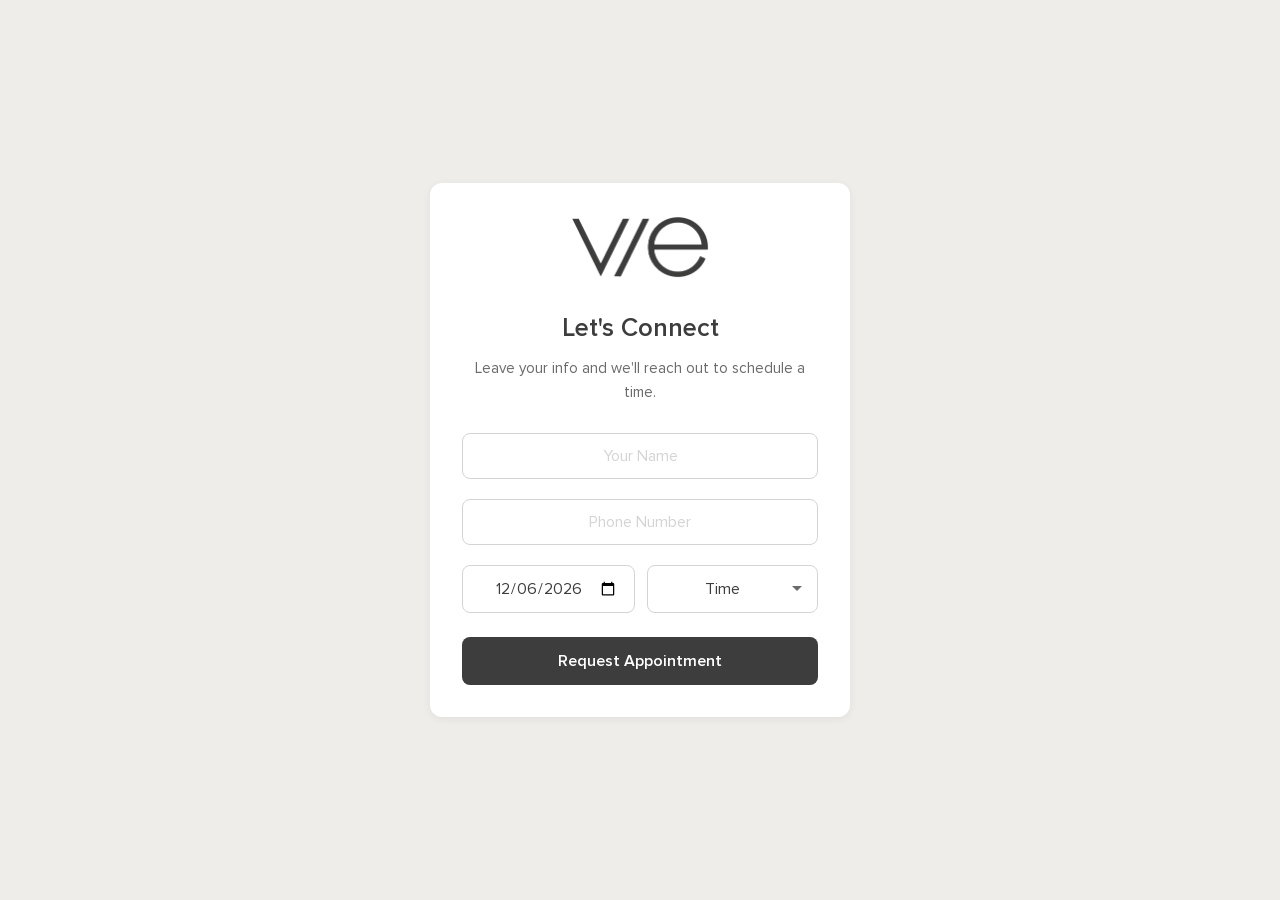
==== index.html @ af2d38b6 "Lead Code" ====
<!DOCTYPE html>
<html lang="en">
<head>
  <meta charset="UTF-8">
  <meta name="viewport" content="width=device-width, initial-scale=1.0">
  <title>Request an Appointment | VIE Communities</title>
  <meta name="description" content="Schedule an appointment with VIE Communities. Leave your info and we'll reach out to find a time that works for you.">
  <meta name="robots" content="index, follow">

  <!-- Open Graph / Facebook -->
  <meta property="og:type" content="website">
  <meta property="og:title" content="Request an Appointment | VIE Communities">
  <meta property="og:description" content="Schedule an appointment with VIE Communities. Leave your info and we'll reach out to find a time that works for you.">
  <meta property="og:image" content="logo.png">

  <!-- Twitter -->
  <meta name="twitter:card" content="summary">
  <meta name="twitter:title" content="Request an Appointment | VIE Communities">
  <meta name="twitter:description" content="Schedule an appointment with VIE Communities. Leave your info and we'll reach out to find a time that works for you.">

  <link rel="icon" type="image/png" href="favicon.png">
  <link rel="stylesheet" href="styles.css">

  <!-- Structured Data -->
  <script type="application/ld+json">
  {
    "@context": "https://schema.org",
    "@type": "Organization",
    "name": "VIE Communities",
    "description": "Schedule an appointment with VIE Communities.",
    "logo": "logo.png",
    "contactPoint": {
      "@type": "ContactPoint",
      "contactType": "Appointments"
    }
  }
  </script>

  <style>
    .page-wrapper {
      min-height: 100vh;
      display: flex;
      flex-direction: column;
      justify-content: center;
      padding: 40px 20px;
    }

    .form-card {
      max-width: 420px;
      margin: 0 auto;
      width: 100%;
    }

    .form-header {
      text-align: center;
      margin-bottom: 28px;
    }

    .form-header .logo {
      max-width: 140px;
      margin-bottom: 20px;
    }

    .form-header h1 {
      font-size: 1.6rem;
      font-weight: 600;
      color: var(--color-dark);
      margin-bottom: 8px;
    }

    .form-header p {
      color: var(--color-gray);
      font-size: 0.95rem;
    }

    .form-group input {
      text-align: center;
    }

    .form-group input::placeholder {
      text-align: center;
    }

    .submit-btn {
      margin-top: 4px;
    }

    .form-row {
      display: grid;
      grid-template-columns: 1fr 1fr;
      gap: 12px;
    }

    .form-group select {
      text-align: center;
      text-align-last: center;
      appearance: none;
      background-image: url("data:image/svg+xml,%3Csvg xmlns='http://www.w3.org/2000/svg' width='12' height='12' viewBox='0 0 12 12'%3E%3Cpath fill='%236B6B6B' d='M6 8L1 3h10z'/%3E%3C/svg%3E");
      background-repeat: no-repeat;
      background-position: right 14px center;
      padding-right: 36px;
      min-height: 48px;
    }

    .form-group input[type="date"] {
      text-align: center;
      -webkit-appearance: none;
      -moz-appearance: none;
      appearance: none;
      min-height: 48px;
      line-height: 1.2;
    }

    /* Fix for iOS/Safari date input */
    .form-group input[type="date"]::-webkit-date-and-time-value {
      text-align: center;
    }

    @media (max-width: 480px) {
      .form-row {
        grid-template-columns: 1fr;
        gap: 0;
      }

      .form-group input[type="date"],
      .form-group select {
        font-size: 16px; /* Prevents iOS zoom on focus */
      }
    }

    .success-state {
      text-align: center;
      padding: 32px 20px;
    }

    .success-state .checkmark {
      width: 64px;
      height: 64px;
      background: var(--color-dark);
      border-radius: 50%;
      display: flex;
      align-items: center;
      justify-content: center;
      margin: 0 auto 20px;
    }

    .success-state .checkmark svg {
      width: 32px;
      height: 32px;
      stroke: white;
      stroke-width: 3;
    }

    .success-state h2 {
      font-size: 1.4rem;
      margin-bottom: 10px;
    }

    .success-state p {
      color: var(--color-gray);
      line-height: 1.6;
    }
  </style>

  <!-- Meta Pixel Code -->
  <script>
  !function(f,b,e,v,n,t,s)
  {if(f.fbq)return;n=f.fbq=function(){n.callMethod?
  n.callMethod.apply(n,arguments):n.queue.push(arguments)};
  if(!f._fbq)f._fbq=n;n.push=n;n.loaded=!0;n.version='2.0';
  n.queue=[];t=b.createElement(e);t.async=!0;
  t.src=v;s=b.getElementsByTagName(e)[0];
  s.parentNode.insertBefore(t,s)}(window,document,'script',
  'https://connect.facebook.net/en_US/fbevents.js');
  fbq('init', '953142404309761');
  fbq('track', 'PageView');
  </script>
  <noscript>
    <img height="1" width="1" style="display:none"
    src="https://www.facebook.com/tr?id=953142404309761&ev=PageView&noscript=1"/>
  </noscript>
  <!-- End Meta Pixel Code -->
</head>
<body>
  <main class="page-wrapper">
    <div class="form-card card" id="formCard">
      <div class="form-header">
        <img src="logo.png" alt="VIE Communities" class="logo">
        <h1>Let's Connect</h1>
        <p>Leave your info and we'll reach out to schedule a time.</p>
      </div>

      <form id="appointmentForm" action="https://formspree.io/f/mwvwkdyp" method="POST" aria-label="Appointment request form">
        <div class="form-group">
          <input type="text" id="name" name="name" required placeholder="Your Name" aria-label="Your name" autocomplete="name">
        </div>

        <div class="form-group">
          <input type="tel" id="phone" name="phone" required placeholder="Phone Number" aria-label="Phone number" autocomplete="tel">
        </div>

        <div class="form-row">
          <div class="form-group">
            <input type="date" id="date" name="preferredDate" required aria-label="Preferred date">
          </div>
          <div class="form-group">
            <select id="time" name="preferredTime" required aria-label="Preferred time">
              <option value="" disabled selected>Time</option>
              <option value="Morning (9am-12pm)">Morning</option>
              <option value="Afternoon (12pm-5pm)">Afternoon</option>
              <option value="Evening (5pm-8pm)">Evening</option>
            </select>
          </div>
        </div>

        <button type="submit" class="btn btn-primary btn-full submit-btn">Request Appointment</button>
      </form>
    </div>

    <div class="form-card card hidden" id="successCard" role="status" aria-live="polite">
      <div class="success-state">
        <div class="checkmark">
          <svg viewBox="0 0 24 24" fill="none">
            <path d="M5 13l4 4L19 7" stroke-linecap="round" stroke-linejoin="round"/>
          </svg>
        </div>
        <h2>We'll Be in Touch!</h2>
        <p>Expect a call from us shortly to find a time that works for you.</p>
      </div>
    </div>
  </main>

  <script>
    const form = document.getElementById('appointmentForm');
    const formCard = document.getElementById('formCard');
    const successCard = document.getElementById('successCard');
    const dateInput = document.getElementById('date');

    // Set minimum date to today
    const today = new Date().toISOString().split('T')[0];
    dateInput.setAttribute('min', today);
    dateInput.setAttribute('value', today);

    form.addEventListener('submit', async (e) => {
      e.preventDefault();

      const submitBtn = form.querySelector('button[type="submit"]');
      submitBtn.textContent = 'Sending...';
      submitBtn.disabled = true;

      try {
        const response = await fetch(form.action, {
          method: 'POST',
          body: new FormData(form),
          headers: { 'Accept': 'application/json' }
        });

        if (response.ok) {
          fbq('track', 'Lead');
          formCard.classList.add('hidden');
          successCard.classList.remove('hidden');
        } else {
          throw new Error('Form submission failed');
        }
      } catch (error) {
        submitBtn.textContent = 'Request Appointment';
        submitBtn.disabled = false;
        alert('There was an error. Please try again.');
      }
    });
  </script>
</body>
</html>
---- styles.css ----
/* VIE Communities - Appointment Booking Platform */

/* Font Definitions */
@font-face {
  font-family: 'Proxima Nova';
  src: url('fonts/Proxima-Nova-Regular.woff2') format('woff2'),
       url('fonts/Proxima-Nova-Regular.woff') format('woff');
  font-weight: 400;
  font-style: normal;
}

@font-face {
  font-family: 'Proxima Nova';
  src: url('fonts/Proxima-Nova-Semibold.woff2') format('woff2'),
       url('fonts/Proxima-Nova-Semibold.woff') format('woff');
  font-weight: 600;
  font-style: normal;
}

/* CSS Variables */
:root {
  --color-light: #EFEDE9;
  --color-dark: #3D3D3D;
  --color-gray: #6B6B6B;
  --color-gray-light: #D4D4D4;
  --font-family: 'Proxima Nova', -apple-system, BlinkMacSystemFont, 'Segoe UI', sans-serif;
}

/* Reset & Base */
*, *::before, *::after {
  box-sizing: border-box;
  margin: 0;
  padding: 0;
}

body {
  font-family: var(--font-family);
  background-color: var(--color-light);
  color: var(--color-dark);
  line-height: 1.6;
  min-height: 100vh;
}

/* Layout */
.container {
  max-width: 800px;
  margin: 0 auto;
  padding: 40px 20px;
}

/* Header */
.header {
  text-align: center;
  margin-bottom: 40px;
}

.logo {
  max-width: 180px;
  height: auto;
  margin-bottom: 20px;
}

.header h1 {
  font-size: 1.75rem;
  font-weight: 600;
  color: var(--color-dark);
  margin-bottom: 8px;
}

.header p {
  color: var(--color-gray);
  font-size: 1rem;
}

/* Cards */
.card {
  background: white;
  border-radius: 12px;
  padding: 32px;
  box-shadow: 0 2px 8px rgba(0, 0, 0, 0.06);
  margin-bottom: 24px;
}

.card h2 {
  font-size: 1.25rem;
  font-weight: 600;
  margin-bottom: 20px;
  color: var(--color-dark);
}

/* Form Elements */
.form-group {
  margin-bottom: 20px;
}

.form-group label {
  display: block;
  font-weight: 600;
  margin-bottom: 8px;
  color: var(--color-dark);
}

.form-group input,
.form-group select,
.form-group textarea {
  width: 100%;
  padding: 12px 16px;
  border: 1px solid var(--color-gray-light);
  border-radius: 8px;
  font-family: var(--font-family);
  font-size: 1rem;
  color: var(--color-dark);
  background: white;
  transition: border-color 0.2s;
}

.form-group input:focus,
.form-group select:focus,
.form-group textarea:focus {
  outline: none;
  border-color: var(--color-dark);
}

.form-group input::placeholder,
.form-group textarea::placeholder {
  color: var(--color-gray-light);
}

/* Buttons */
.btn {
  display: inline-flex;
  align-items: center;
  justify-content: center;
  padding: 14px 28px;
  font-family: var(--font-family);
  font-size: 1rem;
  font-weight: 600;
  border: none;
  border-radius: 8px;
  cursor: pointer;
  transition: all 0.2s;
  text-decoration: none;
}

.btn-primary {
  background: var(--color-dark);
  color: white;
}

.btn-primary:hover {
  background: #2a2a2a;
}

.btn-secondary {
  background: white;
  color: var(--color-dark);
  border: 1px solid var(--color-gray-light);
}

.btn-secondary:hover {
  border-color: var(--color-dark);
}

.btn-full {
  width: 100%;
}

/* Calendar Grid */
.calendar-header {
  display: flex;
  justify-content: space-between;
  align-items: center;
  margin-bottom: 20px;
}

.calendar-nav {
  display: flex;
  gap: 8px;
}

.calendar-nav button {
  width: 36px;
  height: 36px;
  border: 1px solid var(--color-gray-light);
  background: white;
  border-radius: 8px;
  cursor: pointer;
  font-size: 1.1rem;
  color: var(--color-dark);
  transition: all 0.2s;
}

.calendar-nav button:hover {
  border-color: var(--color-dark);
}

.calendar-grid {
  display: grid;
  grid-template-columns: repeat(7, 1fr);
  gap: 4px;
  margin-bottom: 24px;
}

.calendar-day-header {
  text-align: center;
  font-weight: 600;
  font-size: 0.75rem;
  color: var(--color-gray);
  padding: 8px 0;
  text-transform: uppercase;
}

.calendar-day {
  aspect-ratio: 1;
  display: flex;
  align-items: center;
  justify-content: center;
  border-radius: 8px;
  font-size: 0.9rem;
  cursor: pointer;
  transition: all 0.2s;
  border: 1px solid transparent;
}

.calendar-day:hover:not(.disabled):not(.other-month) {
  border-color: var(--color-dark);
}

.calendar-day.other-month {
  color: var(--color-gray-light);
  cursor: default;
}

.calendar-day.disabled {
  color: var(--color-gray-light);
  cursor: not-allowed;
}

.calendar-day.selected {
  background: var(--color-dark);
  color: white;
}

.calendar-day.today {
  font-weight: 600;
  border-color: var(--color-gray);
}

/* Time Slots */
.time-slots {
  display: grid;
  grid-template-columns: repeat(3, 1fr);
  gap: 8px;
}

.time-slot {
  padding: 12px;
  text-align: center;
  border: 1px solid var(--color-gray-light);
  border-radius: 8px;
  cursor: pointer;
  transition: all 0.2s;
  font-size: 0.9rem;
}

.time-slot:hover:not(.unavailable) {
  border-color: var(--color-dark);
}

.time-slot.selected {
  background: var(--color-dark);
  color: white;
  border-color: var(--color-dark);
}

.time-slot.unavailable {
  color: var(--color-gray-light);
  cursor: not-allowed;
  text-decoration: line-through;
}

/* Agent Info */
.agent-info {
  display: flex;
  align-items: center;
  gap: 16px;
  padding: 20px;
  background: var(--color-light);
  border-radius: 8px;
  margin-bottom: 24px;
}

.agent-avatar {
  width: 60px;
  height: 60px;
  border-radius: 50%;
  background: var(--color-dark);
  color: white;
  display: flex;
  align-items: center;
  justify-content: center;
  font-weight: 600;
  font-size: 1.25rem;
}

.agent-details h3 {
  font-weight: 600;
  margin-bottom: 4px;
}

.agent-details p {
  color: var(--color-gray);
  font-size: 0.9rem;
}

/* Invite Link Box */
.invite-link-box {
  display: flex;
  gap: 12px;
  align-items: stretch;
}

.invite-link-box input {
  flex: 1;
  background: var(--color-light);
  border: none;
  padding: 14px 16px;
  border-radius: 8px;
  font-family: var(--font-family);
  font-size: 0.9rem;
  color: var(--color-gray);
}

.invite-link-box button {
  white-space: nowrap;
}

/* Success Message */
.success-message {
  text-align: center;
  padding: 40px;
}

.success-icon {
  width: 64px;
  height: 64px;
  background: var(--color-dark);
  color: white;
  border-radius: 50%;
  display: flex;
  align-items: center;
  justify-content: center;
  margin: 0 auto 20px;
  font-size: 2rem;
}

.success-message h2 {
  margin-bottom: 12px;
}

.success-message p {
  color: var(--color-gray);
}

/* Availability Settings */
.availability-row {
  display: flex;
  align-items: center;
  gap: 12px;
  padding: 12px 0;
  border-bottom: 1px solid var(--color-light);
}

.availability-row:last-child {
  border-bottom: none;
}

.availability-row label {
  width: 100px;
  font-weight: 600;
}

.availability-row input[type="checkbox"] {
  width: auto;
}

.availability-row select {
  padding: 8px 12px;
  flex: 1;
}

/* Tabs */
.tabs {
  display: flex;
  gap: 4px;
  margin-bottom: 24px;
  background: var(--color-light);
  padding: 4px;
  border-radius: 8px;
}

.tab {
  flex: 1;
  padding: 12px;
  text-align: center;
  border: none;
  background: transparent;
  font-family: var(--font-family);
  font-size: 0.9rem;
  font-weight: 600;
  color: var(--color-gray);
  cursor: pointer;
  border-radius: 6px;
  transition: all 0.2s;
}

.tab.active {
  background: white;
  color: var(--color-dark);
}

/* Hidden */
.hidden {
  display: none !important;
}

/* Responsive */
@media (max-width: 600px) {
  .container {
    padding: 20px 16px;
  }

  .card {
    padding: 24px;
  }

  .time-slots {
    grid-template-columns: repeat(2, 1fr);
  }

  .invite-link-box {
    flex-direction: column;
  }

  .availability-row {
    flex-wrap: wrap;
  }

  .availability-row label {
    width: 100%;
    margin-bottom: 8px;
  }
}
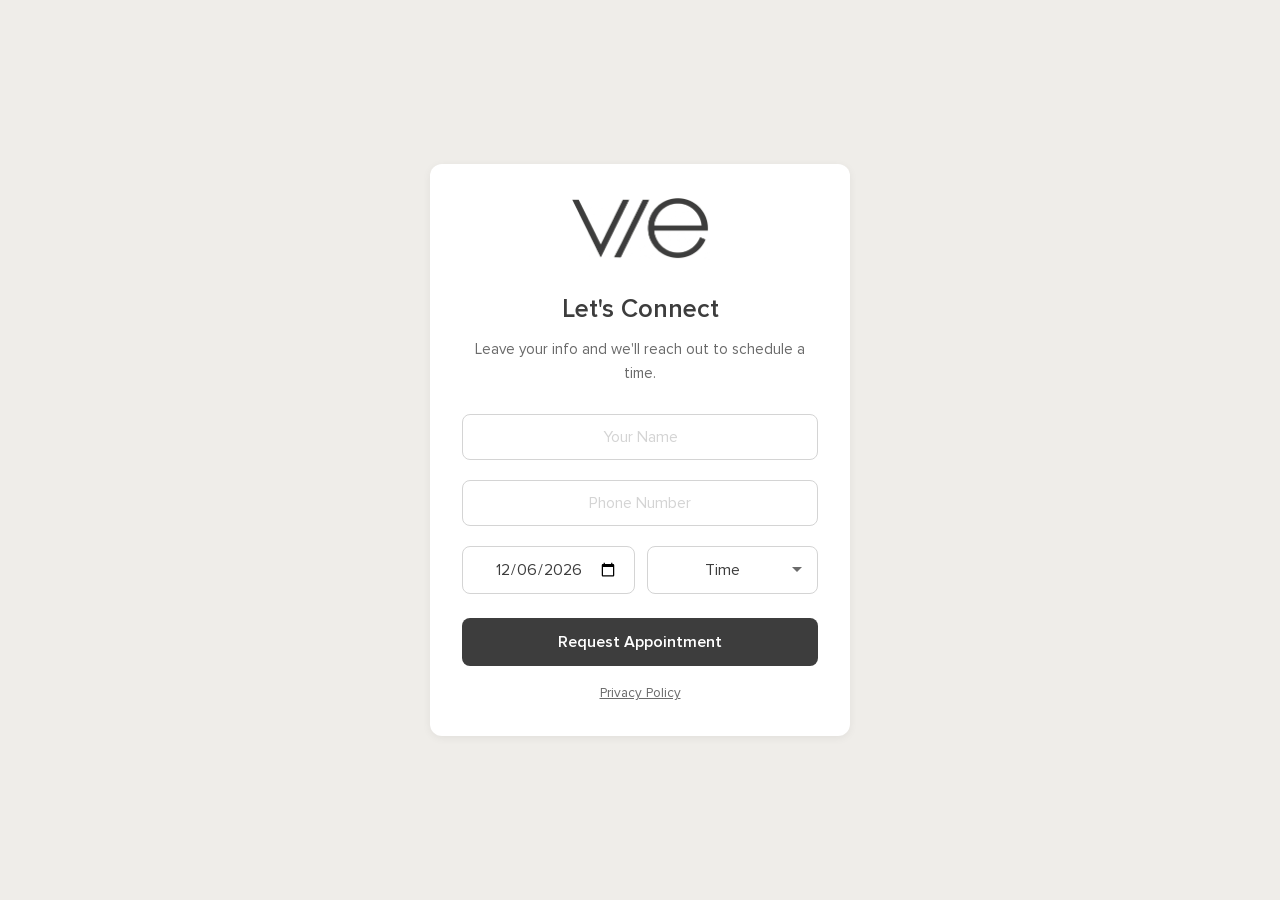
==== commit 4c59804a: "Lead Code" ====
--- a/index.html
+++ b/index.html
@@ -159,6 +159,16 @@
     .success-state p {
       color: var(--color-gray);
       line-height: 1.6;
+    }
+
+    .privacy-link {
+      text-align: center;
+      margin-top: 16px;
+      font-size: 0.85rem;
+    }
+
+    .privacy-link a {
+      color: var(--color-gray);
     }
   </style>
 
@@ -214,6 +224,7 @@
         </div>
 
         <button type="submit" class="btn btn-primary btn-full submit-btn">Request Appointment</button>
+        <p class="privacy-link"><a href="privacy.html">Privacy Policy</a></p>
       </form>
     </div>
 
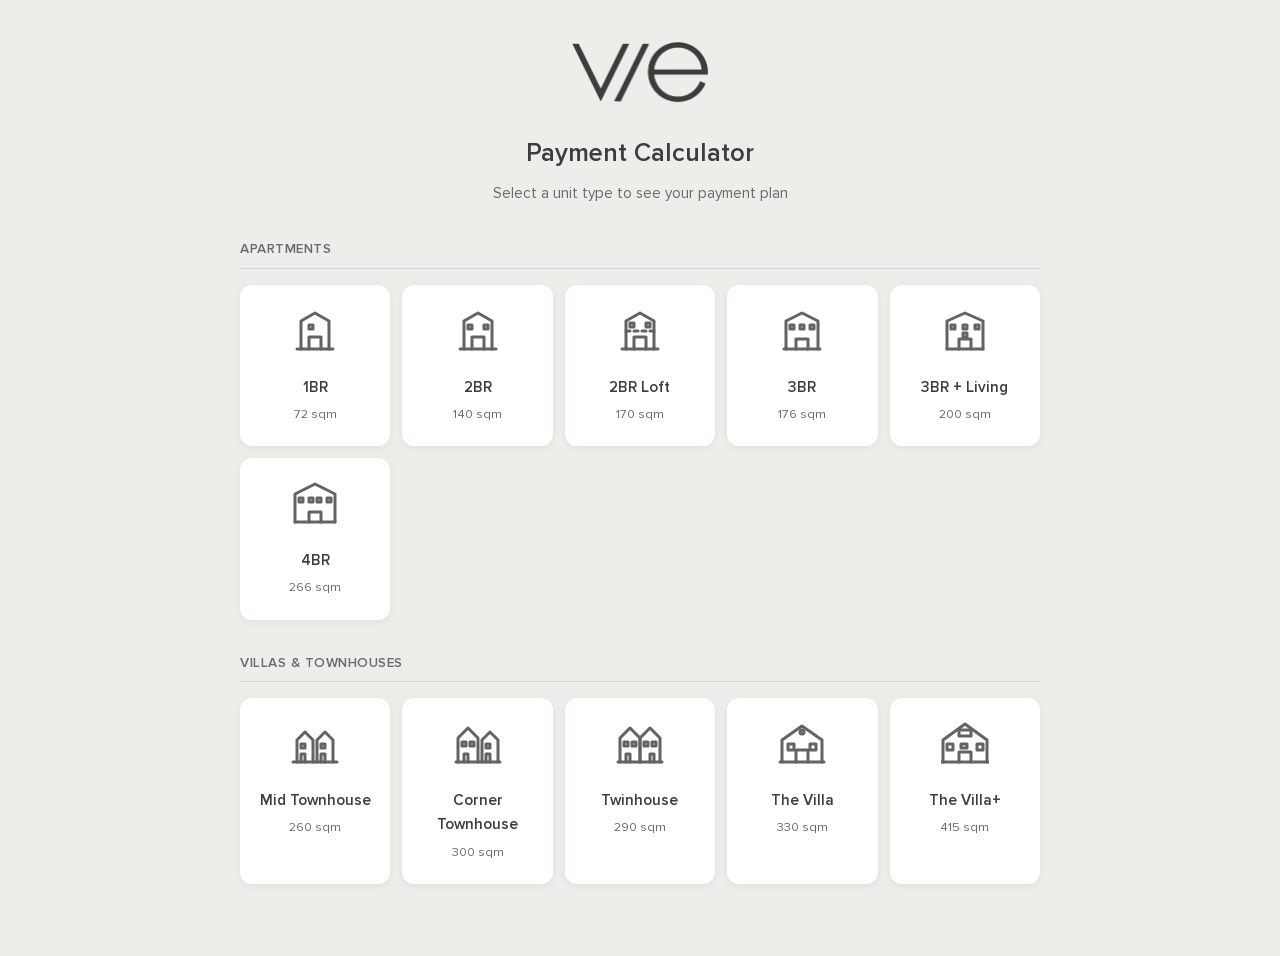
==== commit 2e928c8b: "Payment calculator" ====
--- a/index.html
+++ b/index.html
@@ -3,282 +3,567 @@
 <head>
   <meta charset="UTF-8">
   <meta name="viewport" content="width=device-width, initial-scale=1.0">
-  <title>Request an Appointment | VIE Communities</title>
-  <meta name="description" content="Schedule an appointment with VIE Communities. Leave your info and we'll reach out to find a time that works for you.">
-  <meta name="robots" content="index, follow">
-
-  <!-- Open Graph / Facebook -->
-  <meta property="og:type" content="website">
-  <meta property="og:title" content="Request an Appointment | VIE Communities">
-  <meta property="og:description" content="Schedule an appointment with VIE Communities. Leave your info and we'll reach out to find a time that works for you.">
-  <meta property="og:image" content="logo.png">
-
-  <!-- Twitter -->
-  <meta name="twitter:card" content="summary">
-  <meta name="twitter:title" content="Request an Appointment | VIE Communities">
-  <meta name="twitter:description" content="Schedule an appointment with VIE Communities. Leave your info and we'll reach out to find a time that works for you.">
-
-  <link rel="icon" type="image/png" href="favicon.png">
-  <link rel="stylesheet" href="styles.css">
-
-  <!-- Structured Data -->
-  <script type="application/ld+json">
-  {
-    "@context": "https://schema.org",
-    "@type": "Organization",
-    "name": "VIE Communities",
-    "description": "Schedule an appointment with VIE Communities.",
-    "logo": "logo.png",
-    "contactPoint": {
-      "@type": "ContactPoint",
-      "contactType": "Appointments"
-    }
-  }
-  </script>
-
+  <title>Payment Calculator | VIE Communities</title>
+  <meta name="description" content="Calculate your payment plan for VIE Communities properties. Explore apartments, townhouses, and villas.">
+  <link rel="icon" type="image/png" href="assets/images/favicon.png">
+  <link rel="stylesheet" href="assets/css/styles.css">
   <style>
     .page-wrapper {
       min-height: 100vh;
-      display: flex;
-      flex-direction: column;
-      justify-content: center;
       padding: 40px 20px;
     }
 
-    .form-card {
-      max-width: 420px;
+    .calc-container {
+      max-width: 800px;
       margin: 0 auto;
-      width: 100%;
-    }
-
-    .form-header {
+    }
+
+    .calc-header {
       text-align: center;
-      margin-bottom: 28px;
-    }
-
-    .form-header .logo {
+      margin-bottom: 32px;
+    }
+
+    .calc-header .logo {
       max-width: 140px;
       margin-bottom: 20px;
     }
 
-    .form-header h1 {
+    .calc-header h1 {
       font-size: 1.6rem;
       font-weight: 600;
       color: var(--color-dark);
       margin-bottom: 8px;
     }
 
-    .form-header p {
+    .calc-header p {
       color: var(--color-gray);
       font-size: 0.95rem;
     }
 
-    .form-group input {
+    /* Unit Categories */
+    .category-title {
+      font-size: 0.85rem;
+      font-weight: 600;
+      color: var(--color-gray);
+      text-transform: uppercase;
+      letter-spacing: 0.5px;
+      margin-bottom: 16px;
+      padding-bottom: 8px;
+      border-bottom: 1px solid var(--color-gray-light);
+    }
+
+    .units-grid {
+      display: grid;
+      grid-template-columns: repeat(auto-fill, minmax(140px, 1fr));
+      gap: 12px;
+      margin-bottom: 32px;
+    }
+
+    .unit-card {
+      background: white;
+      border: 2px solid transparent;
+      border-radius: 12px;
+      padding: 20px 16px;
       text-align: center;
-    }
-
-    .form-group input::placeholder {
-      text-align: center;
-    }
-
-    .submit-btn {
-      margin-top: 4px;
-    }
-
-    .form-row {
-      display: grid;
-      grid-template-columns: 1fr 1fr;
-      gap: 12px;
-    }
-
-    .form-group select {
-      text-align: center;
-      text-align-last: center;
-      appearance: none;
-      background-image: url("data:image/svg+xml,%3Csvg xmlns='http://www.w3.org/2000/svg' width='12' height='12' viewBox='0 0 12 12'%3E%3Cpath fill='%236B6B6B' d='M6 8L1 3h10z'/%3E%3C/svg%3E");
-      background-repeat: no-repeat;
-      background-position: right 14px center;
-      padding-right: 36px;
-      min-height: 48px;
-    }
-
-    .form-group input[type="date"] {
-      text-align: center;
-      -webkit-appearance: none;
-      -moz-appearance: none;
-      appearance: none;
-      min-height: 48px;
-      line-height: 1.2;
-    }
-
-    /* Fix for iOS/Safari date input */
-    .form-group input[type="date"]::-webkit-date-and-time-value {
-      text-align: center;
-    }
-
-    @media (max-width: 480px) {
-      .form-row {
-        grid-template-columns: 1fr;
-        gap: 0;
-      }
-
-      .form-group input[type="date"],
-      .form-group select {
-        font-size: 16px; /* Prevents iOS zoom on focus */
-      }
-    }
-
-    .success-state {
-      text-align: center;
-      padding: 32px 20px;
-    }
-
-    .success-state .checkmark {
-      width: 64px;
-      height: 64px;
+      cursor: pointer;
+      transition: all 0.2s;
+      box-shadow: 0 2px 8px rgba(0, 0, 0, 0.06);
+    }
+
+    .unit-card:hover {
+      border-color: var(--color-gray-light);
+      transform: translateY(-2px);
+    }
+
+    .unit-card.selected {
+      border-color: var(--color-dark);
       background: var(--color-dark);
-      border-radius: 50%;
+      color: white;
+    }
+
+    .unit-card.selected .unit-icon {
+      filter: brightness(0) invert(1);
+    }
+
+    .unit-card.selected .unit-details {
+      color: rgba(255, 255, 255, 0.7);
+    }
+
+    .unit-icon {
+      width: 48px;
+      height: 48px;
+      margin: 0 auto 12px;
+      opacity: 0.8;
+    }
+
+    .unit-name {
+      font-weight: 600;
+      font-size: 0.95rem;
+      margin-bottom: 4px;
+    }
+
+    .unit-details {
+      font-size: 0.8rem;
+      color: var(--color-gray);
+    }
+
+    /* Results Section */
+    .results-section {
+      display: none;
+    }
+
+    .results-section.show {
+      display: block;
+      animation: fadeIn 0.3s ease;
+    }
+
+    @keyframes fadeIn {
+      from { opacity: 0; transform: translateY(10px); }
+      to { opacity: 1; transform: translateY(0); }
+    }
+
+    .result-card {
+      background: white;
+      border-radius: 12px;
+      padding: 28px;
+      box-shadow: 0 2px 8px rgba(0, 0, 0, 0.06);
+      margin-bottom: 16px;
+    }
+
+    .selected-unit-header {
       display: flex;
       align-items: center;
-      justify-content: center;
-      margin: 0 auto 20px;
-    }
-
-    .success-state .checkmark svg {
-      width: 32px;
-      height: 32px;
-      stroke: white;
-      stroke-width: 3;
-    }
-
-    .success-state h2 {
-      font-size: 1.4rem;
-      margin-bottom: 10px;
-    }
-
-    .success-state p {
-      color: var(--color-gray);
-      line-height: 1.6;
-    }
-
-    .privacy-link {
+      gap: 16px;
+      padding-bottom: 20px;
+      border-bottom: 1px solid var(--color-light);
+      margin-bottom: 20px;
+    }
+
+    .selected-unit-icon {
+      width: 56px;
+      height: 56px;
+      background: var(--color-light);
+      border-radius: 12px;
+      padding: 12px;
+    }
+
+    .selected-unit-info h3 {
+      font-size: 1.1rem;
+      font-weight: 600;
+      margin-bottom: 4px;
+    }
+
+    .selected-unit-info p {
+      font-size: 0.9rem;
+      color: var(--color-gray);
+    }
+
+    .result-section-title {
+      font-size: 0.8rem;
+      font-weight: 600;
+      color: var(--color-gray);
+      text-transform: uppercase;
+      letter-spacing: 0.5px;
+      margin-bottom: 16px;
+    }
+
+    .result-row {
+      display: flex;
+      justify-content: space-between;
+      align-items: center;
+      padding: 12px 0;
+      border-bottom: 1px solid var(--color-light);
+    }
+
+    .result-row:last-child {
+      border-bottom: none;
+    }
+
+    .result-label {
+      color: var(--color-gray);
+      font-size: 0.95rem;
+    }
+
+    .result-value {
+      font-weight: 600;
+      font-size: 0.95rem;
+      color: var(--color-dark);
+    }
+
+    .result-value.highlight {
+      font-size: 1.1rem;
+    }
+
+    .payment-box {
+      background: var(--color-light);
+      border-radius: 10px;
+      padding: 20px;
+      margin-top: 20px;
+    }
+
+    .quarterly-payment {
       text-align: center;
+      padding: 16px 0;
+    }
+
+    .quarterly-payment .label {
+      font-size: 0.85rem;
+      color: var(--color-gray);
+      margin-bottom: 8px;
+    }
+
+    .quarterly-payment .amount {
+      font-size: 1.5rem;
+      font-weight: 600;
+      color: var(--color-dark);
+    }
+
+    .quarterly-payment .period {
+      font-size: 0.85rem;
+      color: var(--color-gray);
+      margin-top: 4px;
+    }
+
+    .note {
+      font-size: 0.8rem;
+      color: var(--color-gray);
       margin-top: 16px;
-      font-size: 0.85rem;
-    }
-
-    .privacy-link a {
-      color: var(--color-gray);
+      line-height: 1.5;
+    }
+
+    .book-btn {
+      display: block;
+      width: 100%;
+      padding: 16px 28px;
+      font-size: 1rem;
+      font-weight: 600;
+      color: white;
+      background: var(--color-dark);
+      border: none;
+      border-radius: 8px;
+      cursor: pointer;
+      transition: all 0.2s;
+      text-decoration: none;
+      text-align: center;
+    }
+
+    .book-btn:hover {
+      background: #2a2a2a;
+    }
+
+    @media (max-width: 600px) {
+      .units-grid {
+        grid-template-columns: repeat(2, 1fr);
+      }
+
+      .unit-card {
+        padding: 16px 12px;
+      }
+
+      .unit-icon {
+        width: 40px;
+        height: 40px;
+      }
     }
   </style>
-
-  <!-- Meta Pixel Code -->
-  <script>
-  !function(f,b,e,v,n,t,s)
-  {if(f.fbq)return;n=f.fbq=function(){n.callMethod?
-  n.callMethod.apply(n,arguments):n.queue.push(arguments)};
-  if(!f._fbq)f._fbq=n;n.push=n;n.loaded=!0;n.version='2.0';
-  n.queue=[];t=b.createElement(e);t.async=!0;
-  t.src=v;s=b.getElementsByTagName(e)[0];
-  s.parentNode.insertBefore(t,s)}(window,document,'script',
-  'https://connect.facebook.net/en_US/fbevents.js');
-  fbq('init', '953142404309761');
-  fbq('track', 'PageView');
-  </script>
-  <noscript>
-    <img height="1" width="1" style="display:none"
-    src="https://www.facebook.com/tr?id=953142404309761&ev=PageView&noscript=1"/>
-  </noscript>
-  <!-- End Meta Pixel Code -->
 </head>
 <body>
   <main class="page-wrapper">
-    <div class="form-card card" id="formCard">
-      <div class="form-header">
-        <img src="logo.png" alt="VIE Communities" class="logo">
-        <h1>Let's Connect</h1>
-        <p>Leave your info and we'll reach out to schedule a time.</p>
+    <div class="calc-container">
+      <div class="calc-header">
+        <img src="assets/images/logo.png" alt="VIE Communities" class="logo">
+        <h1>Payment Calculator</h1>
+        <p>Select a unit type to see your payment plan</p>
       </div>
 
-      <form id="appointmentForm" action="https://formspree.io/f/mwvwkdyp" method="POST" aria-label="Appointment request form">
-        <div class="form-group">
-          <input type="text" id="name" name="name" required placeholder="Your Name" aria-label="Your name" autocomplete="name">
-        </div>
-
-        <div class="form-group">
-          <input type="tel" id="phone" name="phone" required placeholder="Phone Number" aria-label="Phone number" autocomplete="tel">
-        </div>
-
-        <div class="form-row">
-          <div class="form-group">
-            <input type="date" id="date" name="preferredDate" required aria-label="Preferred date">
+      <!-- Apartments -->
+      <div class="category-title">Apartments</div>
+      <div class="units-grid">
+        <div class="unit-card" data-unit="1br-apt" onclick="selectUnit(this)">
+          <svg class="unit-icon" viewBox="0 0 24 24" fill="none" stroke="currentColor" stroke-width="1.5" stroke-linecap="round" stroke-linejoin="round">
+            <path d="M3 21h18"/>
+            <path d="M5 21V7l7-4 7 4v14"/>
+            <path d="M9 21v-6h6v6"/>
+            <rect x="9" y="9" width="2" height="2"/>
+          </svg>
+          <div class="unit-name">1BR</div>
+          <div class="unit-details">72 sqm</div>
+        </div>
+
+        <div class="unit-card" data-unit="2br-apt" onclick="selectUnit(this)">
+          <svg class="unit-icon" viewBox="0 0 24 24" fill="none" stroke="currentColor" stroke-width="1.5" stroke-linecap="round" stroke-linejoin="round">
+            <path d="M3 21h18"/>
+            <path d="M5 21V7l7-4 7 4v14"/>
+            <path d="M9 21v-6h6v6"/>
+            <rect x="7" y="9" width="2" height="2"/>
+            <rect x="15" y="9" width="2" height="2"/>
+          </svg>
+          <div class="unit-name">2BR</div>
+          <div class="unit-details">140 sqm</div>
+        </div>
+
+        <div class="unit-card" data-unit="2br-loft" onclick="selectUnit(this)">
+          <svg class="unit-icon" viewBox="0 0 24 24" fill="none" stroke="currentColor" stroke-width="1.5" stroke-linecap="round" stroke-linejoin="round">
+            <path d="M3 21h18"/>
+            <path d="M5 21V7l7-4 7 4v14"/>
+            <path d="M9 21v-6h6v6"/>
+            <path d="M5 12h14" stroke-dasharray="2 2"/>
+            <rect x="7" y="8" width="2" height="2"/>
+            <rect x="15" y="8" width="2" height="2"/>
+          </svg>
+          <div class="unit-name">2BR Loft</div>
+          <div class="unit-details">170 sqm</div>
+        </div>
+
+        <div class="unit-card" data-unit="3br-apt" onclick="selectUnit(this)">
+          <svg class="unit-icon" viewBox="0 0 24 24" fill="none" stroke="currentColor" stroke-width="1.5" stroke-linecap="round" stroke-linejoin="round">
+            <path d="M3 21h18"/>
+            <path d="M4 21V7l8-4 8 4v14"/>
+            <path d="M9 21v-5h6v5"/>
+            <rect x="6" y="9" width="2" height="2"/>
+            <rect x="11" y="9" width="2" height="2"/>
+            <rect x="16" y="9" width="2" height="2"/>
+          </svg>
+          <div class="unit-name">3BR</div>
+          <div class="unit-details">176 sqm</div>
+        </div>
+
+        <div class="unit-card" data-unit="3br-apt-living" onclick="selectUnit(this)">
+          <svg class="unit-icon" viewBox="0 0 24 24" fill="none" stroke="currentColor" stroke-width="1.5" stroke-linecap="round" stroke-linejoin="round">
+            <path d="M3 21h18"/>
+            <path d="M3 21V7l9-4 9 4v14"/>
+            <path d="M9 21v-5h6v5"/>
+            <rect x="5" y="9" width="2" height="2"/>
+            <rect x="11" y="9" width="2" height="2"/>
+            <rect x="17" y="9" width="2" height="2"/>
+            <rect x="11" y="13" width="2" height="2"/>
+          </svg>
+          <div class="unit-name">3BR + Living</div>
+          <div class="unit-details">200 sqm</div>
+        </div>
+
+        <div class="unit-card" data-unit="4br" onclick="selectUnit(this)">
+          <svg class="unit-icon" viewBox="0 0 24 24" fill="none" stroke="currentColor" stroke-width="1.5" stroke-linecap="round" stroke-linejoin="round">
+            <path d="M2 21h20"/>
+            <path d="M2 21V7l10-5 10 5v14"/>
+            <path d="M9 21v-5h6v5"/>
+            <rect x="4" y="9" width="2" height="2"/>
+            <rect x="9" y="9" width="2" height="2"/>
+            <rect x="13" y="9" width="2" height="2"/>
+            <rect x="18" y="9" width="2" height="2"/>
+          </svg>
+          <div class="unit-name">4BR</div>
+          <div class="unit-details">266 sqm</div>
+        </div>
+      </div>
+
+      <!-- Villas -->
+      <div class="category-title">Villas & Townhouses</div>
+      <div class="units-grid">
+        <div class="unit-card" data-unit="middle-townhouse" onclick="selectUnit(this)">
+          <svg class="unit-icon" viewBox="0 0 24 24" fill="none" stroke="currentColor" stroke-width="1.5" stroke-linecap="round" stroke-linejoin="round">
+            <path d="M1 21h22"/>
+            <path d="M3 21V10l4-4 4 4v11"/>
+            <path d="M13 21V10l4-4 4 4v11"/>
+            <path d="M5 21v-4h2v4"/>
+            <path d="M15 21v-4h2v4"/>
+            <rect x="5" y="12" width="2" height="2"/>
+            <rect x="15" y="12" width="2" height="2"/>
+          </svg>
+          <div class="unit-name">Mid Townhouse</div>
+          <div class="unit-details">260 sqm</div>
+        </div>
+
+        <div class="unit-card" data-unit="corner-townhouse" onclick="selectUnit(this)">
+          <svg class="unit-icon" viewBox="0 0 24 24" fill="none" stroke="currentColor" stroke-width="1.5" stroke-linecap="round" stroke-linejoin="round">
+            <path d="M1 21h22"/>
+            <path d="M2 21V9l5-5 5 5v12"/>
+            <path d="M14 21V10l4-4 4 4v11"/>
+            <path d="M5 21v-4h2v4"/>
+            <path d="M16 21v-4h2v4"/>
+            <rect x="4" y="11" width="2" height="2"/>
+            <rect x="8" y="11" width="2" height="2"/>
+            <rect x="16" y="12" width="2" height="2"/>
+          </svg>
+          <div class="unit-name">Corner Townhouse</div>
+          <div class="unit-details">300 sqm</div>
+        </div>
+
+        <div class="unit-card" data-unit="twinhouse" onclick="selectUnit(this)">
+          <svg class="unit-icon" viewBox="0 0 24 24" fill="none" stroke="currentColor" stroke-width="1.5" stroke-linecap="round" stroke-linejoin="round">
+            <path d="M1 21h22"/>
+            <path d="M2 21V9l5-5 5 5v12"/>
+            <path d="M12 21V9l5-5 5 5v12"/>
+            <path d="M5 21v-4h2v4"/>
+            <path d="M17 21v-4h2v4"/>
+            <rect x="4" y="11" width="2" height="2"/>
+            <rect x="8" y="11" width="2" height="2"/>
+            <rect x="14" y="11" width="2" height="2"/>
+            <rect x="18" y="11" width="2" height="2"/>
+          </svg>
+          <div class="unit-name">Twinhouse</div>
+          <div class="unit-details">290 sqm</div>
+        </div>
+
+        <div class="unit-card" data-unit="villa" onclick="selectUnit(this)">
+          <svg class="unit-icon" viewBox="0 0 24 24" fill="none" stroke="currentColor" stroke-width="1.5" stroke-linecap="round" stroke-linejoin="round">
+            <path d="M1 21h22"/>
+            <path d="M2 21V10l10-7 10 7v11"/>
+            <path d="M9 21v-6h6v6"/>
+            <rect x="5" y="12" width="3" height="3"/>
+            <rect x="16" y="12" width="3" height="3"/>
+            <circle cx="12" cy="6" r="1"/>
+          </svg>
+          <div class="unit-name">The Villa</div>
+          <div class="unit-details">330 sqm</div>
+        </div>
+
+        <div class="unit-card" data-unit="villa-plus" onclick="selectUnit(this)">
+          <svg class="unit-icon" viewBox="0 0 24 24" fill="none" stroke="currentColor" stroke-width="1.5" stroke-linecap="round" stroke-linejoin="round">
+            <path d="M0 21h24"/>
+            <path d="M1 21V10l11-8 11 8v11"/>
+            <path d="M9 21v-5h6v5"/>
+            <rect x="3" y="12" width="3" height="3"/>
+            <rect x="10" y="12" width="3" height="2"/>
+            <rect x="18" y="12" width="3" height="3"/>
+            <path d="M9 5h6v3H9z"/>
+          </svg>
+          <div class="unit-name">The Villa+</div>
+          <div class="unit-details">415 sqm</div>
+        </div>
+      </div>
+
+      <!-- Results Section -->
+      <div class="results-section" id="results">
+        <div class="result-card">
+          <div class="selected-unit-header">
+            <div class="selected-unit-icon" id="selectedIcon"></div>
+            <div class="selected-unit-info">
+              <h3 id="unitName"></h3>
+              <p id="unitDetails"></p>
+            </div>
           </div>
-          <div class="form-group">
-            <select id="time" name="preferredTime" required aria-label="Preferred time">
-              <option value="" disabled selected>Time</option>
-              <option value="Morning (9am-12pm)">Morning</option>
-              <option value="Afternoon (12pm-5pm)">Afternoon</option>
-              <option value="Evening (5pm-8pm)">Evening</option>
-            </select>
+
+          <div class="result-section-title">Unit Price</div>
+          <div class="result-row">
+            <span class="result-label">Delivery</span>
+            <span class="result-value" id="deliveryTimeline"></span>
           </div>
-        </div>
-
-        <button type="submit" class="btn btn-primary btn-full submit-btn">Request Appointment</button>
-        <p class="privacy-link"><a href="privacy.html">Privacy Policy</a></p>
-      </form>
-    </div>
-
-    <div class="form-card card hidden" id="successCard" role="status" aria-live="polite">
-      <div class="success-state">
-        <div class="checkmark">
-          <svg viewBox="0 0 24 24" fill="none">
-            <path d="M5 13l4 4L19 7" stroke-linecap="round" stroke-linejoin="round"/>
-          </svg>
-        </div>
-        <h2>We'll Be in Touch!</h2>
-        <p>Expect a call from us shortly to find a time that works for you.</p>
+          <div class="result-row">
+            <span class="result-label">Unit Price</span>
+            <span class="result-value highlight" id="basePrice"></span>
+          </div>
+
+          <div class="payment-box">
+            <div class="result-section-title">Payment Plan</div>
+            <div class="result-row">
+              <span class="result-label">Down Payment (10%)</span>
+              <span class="result-value" id="downPayment"></span>
+            </div>
+            <div class="result-row">
+              <span class="result-label">Remaining Balance</span>
+              <span class="result-value" id="remainingBalance"></span>
+            </div>
+            <div class="quarterly-payment">
+              <div class="label">Quarterly Payment</div>
+              <div class="amount" id="quarterlyPayment"></div>
+              <div class="period" id="paymentPeriod"></div>
+            </div>
+            <div class="result-row" style="margin-top: 16px; padding-top: 16px; border-top: 1px solid var(--color-gray-light);">
+              <span class="result-label">Paid by Delivery</span>
+              <span class="result-value highlight" id="paidByDelivery"></span>
+            </div>
+          </div>
+
+          <div class="result-section-title" style="margin-top: 24px;">Maintenance Fee (Separate Payment)</div>
+          <div class="result-row">
+            <span class="result-label">7% of Unit Price</span>
+            <span class="result-value" id="maintenanceFee"></span>
+          </div>
+          <p class="note">Maintenance fee is paid separately and is not included in the installment plan.</p>
+        </div>
+
+        <a href="book.html" class="book-btn" id="bookBtn">Book an Appointment</a>
       </div>
     </div>
   </main>
 
   <script>
-    const form = document.getElementById('appointmentForm');
-    const formCard = document.getElementById('formCard');
-    const successCard = document.getElementById('successCard');
-    const dateInput = document.getElementById('date');
-
-    // Set minimum date to today
-    const today = new Date().toISOString().split('T')[0];
-    dateInput.setAttribute('min', today);
-    dateInput.setAttribute('value', today);
-
-    form.addEventListener('submit', async (e) => {
-      e.preventDefault();
-
-      const submitBtn = form.querySelector('button[type="submit"]');
-      submitBtn.textContent = 'Sending...';
-      submitBtn.disabled = true;
-
-      try {
-        const response = await fetch(form.action, {
-          method: 'POST',
-          body: new FormData(form),
-          headers: { 'Accept': 'application/json' }
-        });
-
-        if (response.ok) {
-          fbq('track', 'Lead');
-          formCard.classList.add('hidden');
-          successCard.classList.remove('hidden');
-        } else {
-          throw new Error('Form submission failed');
-        }
-      } catch (error) {
-        submitBtn.textContent = 'Request Appointment';
-        submitBtn.disabled = false;
-        alert('There was an error. Please try again.');
+    const units = {
+      '1br-apt': { name: '1BR Apartment', rooms: 1, area: 72, deliveryPrice: 2.2, price: 5.3, type: 'apartment' },
+      '2br-apt': { name: '2BR Apartment', rooms: 2, area: 140, deliveryPrice: 4.2, price: 12.4, type: 'apartment' },
+      '2br-loft': { name: '2BR Loft', rooms: 2, area: 170, deliveryPrice: 5.2, price: 12.4, type: 'apartment' },
+      '3br-apt': { name: '3BR Apartment', rooms: 3, area: 176, deliveryPrice: 5.3, price: 12.8, type: 'apartment' },
+      '3br-apt-living': { name: '3BR Apartment w/Living', rooms: 3, area: 200, deliveryPrice: 6, price: 14.6, type: 'apartment' },
+      '4br': { name: '4BR Apartment', rooms: 4, area: 266, deliveryPrice: 8, price: 19.4, type: 'apartment' },
+      'corner-townhouse': { name: 'Corner Townhouse', rooms: 4, area: 300, deliveryPrice: 9.8, price: 28, type: 'villa' },
+      'middle-townhouse': { name: 'Middle Townhouse', rooms: 4, area: 260, deliveryPrice: 8.4, price: 24, type: 'villa' },
+      'twinhouse': { name: 'Twinhouse', rooms: 3, area: 290, deliveryPrice: 10, price: 29, type: 'villa' },
+      'villa': { name: 'The Villa', rooms: 4, area: 330, deliveryPrice: 13, price: 37, type: 'villa' },
+      'villa-plus': { name: 'The Villa+', rooms: 4, area: 415, deliveryPrice: 20, price: 57, type: 'villa' }
+    };
+
+    let selectedCard = null;
+
+    function formatCurrency(amountInMillions) {
+      if (amountInMillions >= 1) {
+        return amountInMillions.toLocaleString('en-EG', { minimumFractionDigits: 1, maximumFractionDigits: 1 }) + ' M EGP';
+      } else {
+        const amountInThousands = amountInMillions * 1000;
+        return amountInThousands.toLocaleString('en-EG', { minimumFractionDigits: 0, maximumFractionDigits: 0 }) + ' K EGP';
       }
-    });
+    }
+
+    function selectUnit(card) {
+      // Remove selection from previous card
+      if (selectedCard) {
+        selectedCard.classList.remove('selected');
+      }
+
+      // Select new card
+      card.classList.add('selected');
+      selectedCard = card;
+
+      const unitKey = card.dataset.unit;
+      const unit = units[unitKey];
+
+      // Calculate values
+      const basePrice = unit.price;
+      const maintenanceFee = basePrice * 0.07;
+      const downPayment = basePrice * 0.10;
+      const remainingBalance = basePrice - downPayment;
+
+      const years = unit.type === 'villa' ? 9 : 10;
+      const quarters = years * 4;
+      const quarterlyPayment = remainingBalance / quarters;
+      const deliveryYears = unit.type === 'villa' ? 2.5 : 3.5;
+      const quartersUntilDelivery = deliveryYears * 4;
+      const paidByDelivery = downPayment + (quarterlyPayment * quartersUntilDelivery);
+
+      // Update UI
+      document.getElementById('selectedIcon').innerHTML = card.querySelector('.unit-icon').outerHTML;
+      document.getElementById('unitName').textContent = unit.name;
+      document.getElementById('unitDetails').textContent = `${unit.rooms} Rooms | ${unit.area} sqm | Delivers in ${deliveryYears} years`;
+
+      document.getElementById('deliveryTimeline').textContent = `${deliveryYears} Years`;
+      document.getElementById('basePrice').textContent = formatCurrency(basePrice);
+      document.getElementById('maintenanceFee').textContent = formatCurrency(maintenanceFee);
+
+      document.getElementById('downPayment').textContent = formatCurrency(downPayment);
+      document.getElementById('remainingBalance').textContent = formatCurrency(remainingBalance);
+      document.getElementById('quarterlyPayment').textContent = formatCurrency(quarterlyPayment);
+      document.getElementById('paymentPeriod').textContent = `${quarters} payments over ${years} years`;
+      document.getElementById('paidByDelivery').textContent = formatCurrency(paidByDelivery);
+
+      // Update booking link with unit info
+      document.getElementById('bookBtn').href = `book.html?unit=${encodeURIComponent(unit.name)}`;
+
+      // Show results
+      document.getElementById('results').classList.add('show');
+
+      // Scroll to results
+      document.getElementById('results').scrollIntoView({ behavior: 'smooth', block: 'start' });
+    }
   </script>
 </body>
 </html>
--- a/assets/css/styles.css
+++ b/assets/css/styles.css
@@ -0,0 +1,453 @@
+/* VIE Communities - Appointment Booking Platform */
+
+/* Font Definitions */
+@font-face {
+  font-family: 'Proxima Nova';
+  src: url('../fonts/Proxima-Nova-Regular.woff2') format('woff2'),
+       url('../fonts/Proxima-Nova-Regular.woff') format('woff');
+  font-weight: 400;
+  font-style: normal;
+}
+
+@font-face {
+  font-family: 'Proxima Nova';
+  src: url('../fonts/Proxima-Nova-Semibold.woff2') format('woff2'),
+       url('../fonts/Proxima-Nova-Semibold.woff') format('woff');
+  font-weight: 600;
+  font-style: normal;
+}
+
+/* CSS Variables */
+:root {
+  --color-light: #EFEDE9;
+  --color-dark: #3D3D3D;
+  --color-gray: #6B6B6B;
+  --color-gray-light: #D4D4D4;
+  --font-family: 'Proxima Nova', -apple-system, BlinkMacSystemFont, 'Segoe UI', sans-serif;
+}
+
+/* Reset & Base */
+*, *::before, *::after {
+  box-sizing: border-box;
+  margin: 0;
+  padding: 0;
+}
+
+body {
+  font-family: var(--font-family);
+  background-color: var(--color-light);
+  color: var(--color-dark);
+  line-height: 1.6;
+  min-height: 100vh;
+}
+
+/* Layout */
+.container {
+  max-width: 800px;
+  margin: 0 auto;
+  padding: 40px 20px;
+}
+
+/* Header */
+.header {
+  text-align: center;
+  margin-bottom: 40px;
+}
+
+.logo {
+  max-width: 180px;
+  height: auto;
+  margin-bottom: 20px;
+}
+
+.header h1 {
+  font-size: 1.75rem;
+  font-weight: 600;
+  color: var(--color-dark);
+  margin-bottom: 8px;
+}
+
+.header p {
+  color: var(--color-gray);
+  font-size: 1rem;
+}
+
+/* Cards */
+.card {
+  background: white;
+  border-radius: 12px;
+  padding: 32px;
+  box-shadow: 0 2px 8px rgba(0, 0, 0, 0.06);
+  margin-bottom: 24px;
+}
+
+.card h2 {
+  font-size: 1.25rem;
+  font-weight: 600;
+  margin-bottom: 20px;
+  color: var(--color-dark);
+}
+
+/* Form Elements */
+.form-group {
+  margin-bottom: 20px;
+}
+
+.form-group label {
+  display: block;
+  font-weight: 600;
+  margin-bottom: 8px;
+  color: var(--color-dark);
+}
+
+.form-group input,
+.form-group select,
+.form-group textarea {
+  width: 100%;
+  padding: 12px 16px;
+  border: 1px solid var(--color-gray-light);
+  border-radius: 8px;
+  font-family: var(--font-family);
+  font-size: 1rem;
+  color: var(--color-dark);
+  background: white;
+  transition: border-color 0.2s;
+}
+
+.form-group input:focus,
+.form-group select:focus,
+.form-group textarea:focus {
+  outline: none;
+  border-color: var(--color-dark);
+}
+
+.form-group input::placeholder,
+.form-group textarea::placeholder {
+  color: var(--color-gray-light);
+}
+
+/* Buttons */
+.btn {
+  display: inline-flex;
+  align-items: center;
+  justify-content: center;
+  padding: 14px 28px;
+  font-family: var(--font-family);
+  font-size: 1rem;
+  font-weight: 600;
+  border: none;
+  border-radius: 8px;
+  cursor: pointer;
+  transition: all 0.2s;
+  text-decoration: none;
+}
+
+.btn-primary {
+  background: var(--color-dark);
+  color: white;
+}
+
+.btn-primary:hover {
+  background: #2a2a2a;
+}
+
+.btn-secondary {
+  background: white;
+  color: var(--color-dark);
+  border: 1px solid var(--color-gray-light);
+}
+
+.btn-secondary:hover {
+  border-color: var(--color-dark);
+}
+
+.btn-full {
+  width: 100%;
+}
+
+/* Calendar Grid */
+.calendar-header {
+  display: flex;
+  justify-content: space-between;
+  align-items: center;
+  margin-bottom: 20px;
+}
+
+.calendar-nav {
+  display: flex;
+  gap: 8px;
+}
+
+.calendar-nav button {
+  width: 36px;
+  height: 36px;
+  border: 1px solid var(--color-gray-light);
+  background: white;
+  border-radius: 8px;
+  cursor: pointer;
+  font-size: 1.1rem;
+  color: var(--color-dark);
+  transition: all 0.2s;
+}
+
+.calendar-nav button:hover {
+  border-color: var(--color-dark);
+}
+
+.calendar-grid {
+  display: grid;
+  grid-template-columns: repeat(7, 1fr);
+  gap: 4px;
+  margin-bottom: 24px;
+}
+
+.calendar-day-header {
+  text-align: center;
+  font-weight: 600;
+  font-size: 0.75rem;
+  color: var(--color-gray);
+  padding: 8px 0;
+  text-transform: uppercase;
+}
+
+.calendar-day {
+  aspect-ratio: 1;
+  display: flex;
+  align-items: center;
+  justify-content: center;
+  border-radius: 8px;
+  font-size: 0.9rem;
+  cursor: pointer;
+  transition: all 0.2s;
+  border: 1px solid transparent;
+}
+
+.calendar-day:hover:not(.disabled):not(.other-month) {
+  border-color: var(--color-dark);
+}
+
+.calendar-day.other-month {
+  color: var(--color-gray-light);
+  cursor: default;
+}
+
+.calendar-day.disabled {
+  color: var(--color-gray-light);
+  cursor: not-allowed;
+}
+
+.calendar-day.selected {
+  background: var(--color-dark);
+  color: white;
+}
+
+.calendar-day.today {
+  font-weight: 600;
+  border-color: var(--color-gray);
+}
+
+/* Time Slots */
+.time-slots {
+  display: grid;
+  grid-template-columns: repeat(3, 1fr);
+  gap: 8px;
+}
+
+.time-slot {
+  padding: 12px;
+  text-align: center;
+  border: 1px solid var(--color-gray-light);
+  border-radius: 8px;
+  cursor: pointer;
+  transition: all 0.2s;
+  font-size: 0.9rem;
+}
+
+.time-slot:hover:not(.unavailable) {
+  border-color: var(--color-dark);
+}
+
+.time-slot.selected {
+  background: var(--color-dark);
+  color: white;
+  border-color: var(--color-dark);
+}
+
+.time-slot.unavailable {
+  color: var(--color-gray-light);
+  cursor: not-allowed;
+  text-decoration: line-through;
+}
+
+/* Agent Info */
+.agent-info {
+  display: flex;
+  align-items: center;
+  gap: 16px;
+  padding: 20px;
+  background: var(--color-light);
+  border-radius: 8px;
+  margin-bottom: 24px;
+}
+
+.agent-avatar {
+  width: 60px;
+  height: 60px;
+  border-radius: 50%;
+  background: var(--color-dark);
+  color: white;
+  display: flex;
+  align-items: center;
+  justify-content: center;
+  font-weight: 600;
+  font-size: 1.25rem;
+}
+
+.agent-details h3 {
+  font-weight: 600;
+  margin-bottom: 4px;
+}
+
+.agent-details p {
+  color: var(--color-gray);
+  font-size: 0.9rem;
+}
+
+/* Invite Link Box */
+.invite-link-box {
+  display: flex;
+  gap: 12px;
+  align-items: stretch;
+}
+
+.invite-link-box input {
+  flex: 1;
+  background: var(--color-light);
+  border: none;
+  padding: 14px 16px;
+  border-radius: 8px;
+  font-family: var(--font-family);
+  font-size: 0.9rem;
+  color: var(--color-gray);
+}
+
+.invite-link-box button {
+  white-space: nowrap;
+}
+
+/* Success Message */
+.success-message {
+  text-align: center;
+  padding: 40px;
+}
+
+.success-icon {
+  width: 64px;
+  height: 64px;
+  background: var(--color-dark);
+  color: white;
+  border-radius: 50%;
+  display: flex;
+  align-items: center;
+  justify-content: center;
+  margin: 0 auto 20px;
+  font-size: 2rem;
+}
+
+.success-message h2 {
+  margin-bottom: 12px;
+}
+
+.success-message p {
+  color: var(--color-gray);
+}
+
+/* Availability Settings */
+.availability-row {
+  display: flex;
+  align-items: center;
+  gap: 12px;
+  padding: 12px 0;
+  border-bottom: 1px solid var(--color-light);
+}
+
+.availability-row:last-child {
+  border-bottom: none;
+}
+
+.availability-row label {
+  width: 100px;
+  font-weight: 600;
+}
+
+.availability-row input[type="checkbox"] {
+  width: auto;
+}
+
+.availability-row select {
+  padding: 8px 12px;
+  flex: 1;
+}
+
+/* Tabs */
+.tabs {
+  display: flex;
+  gap: 4px;
+  margin-bottom: 24px;
+  background: var(--color-light);
+  padding: 4px;
+  border-radius: 8px;
+}
+
+.tab {
+  flex: 1;
+  padding: 12px;
+  text-align: center;
+  border: none;
+  background: transparent;
+  font-family: var(--font-family);
+  font-size: 0.9rem;
+  font-weight: 600;
+  color: var(--color-gray);
+  cursor: pointer;
+  border-radius: 6px;
+  transition: all 0.2s;
+}
+
+.tab.active {
+  background: white;
+  color: var(--color-dark);
+}
+
+/* Hidden */
+.hidden {
+  display: none !important;
+}
+
+/* Responsive */
+@media (max-width: 600px) {
+  .container {
+    padding: 20px 16px;
+  }
+
+  .card {
+    padding: 24px;
+  }
+
+  .time-slots {
+    grid-template-columns: repeat(2, 1fr);
+  }
+
+  .invite-link-box {
+    flex-direction: column;
+  }
+
+  .availability-row {
+    flex-wrap: wrap;
+  }
+
+  .availability-row label {
+    width: 100%;
+    margin-bottom: 8px;
+  }
+}
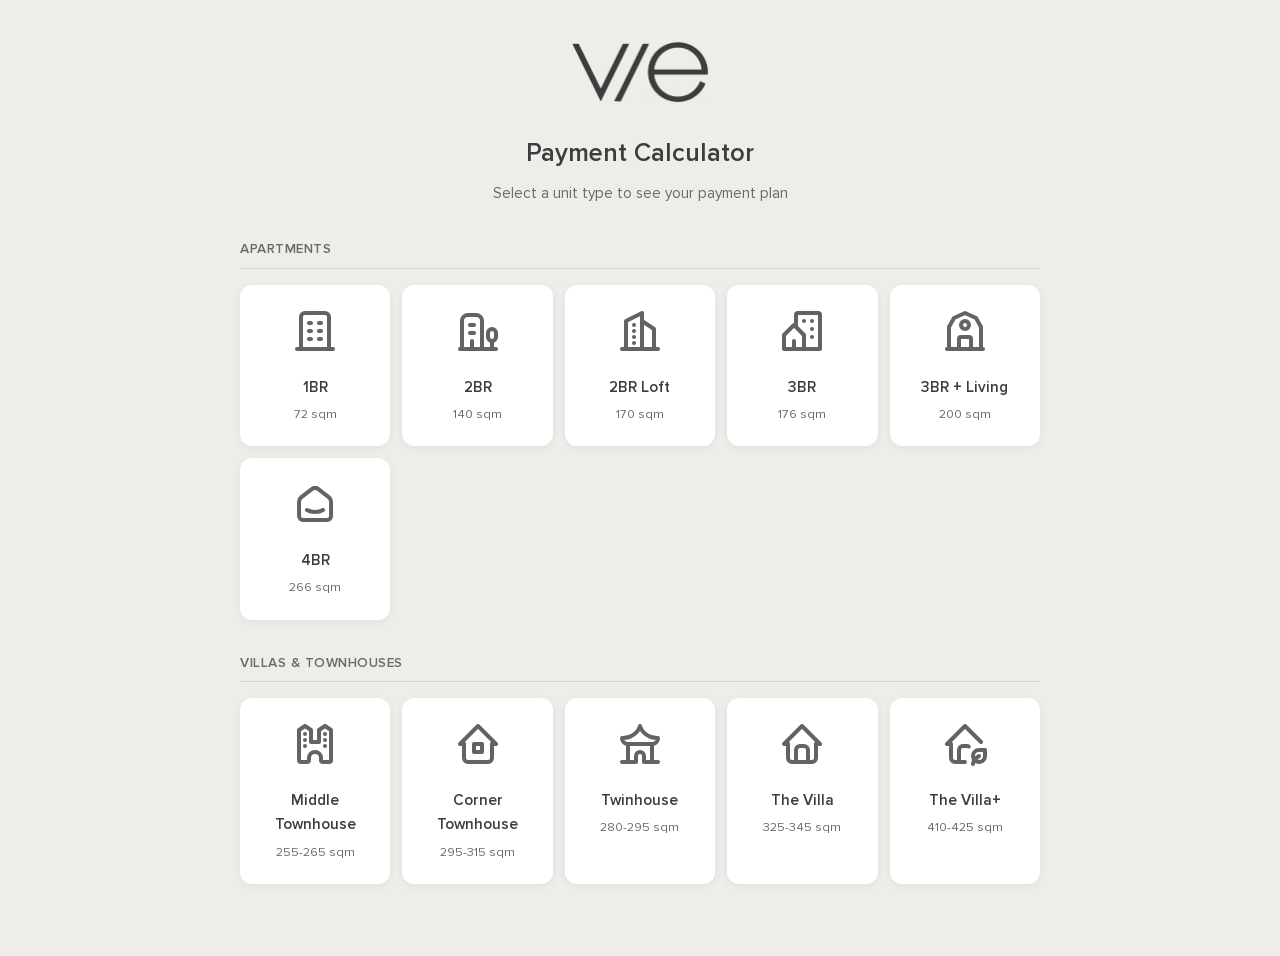
==== commit 5b37ce33: "Payment calculator" ====
--- a/index.html
+++ b/index.html
@@ -280,77 +280,61 @@
       <div class="category-title">Apartments</div>
       <div class="units-grid">
         <div class="unit-card" data-unit="1br-apt" onclick="selectUnit(this)">
-          <svg class="unit-icon" viewBox="0 0 24 24" fill="none" stroke="currentColor" stroke-width="1.5" stroke-linecap="round" stroke-linejoin="round">
-            <path d="M3 21h18"/>
-            <path d="M5 21V7l7-4 7 4v14"/>
-            <path d="M9 21v-6h6v6"/>
-            <rect x="9" y="9" width="2" height="2"/>
+          <svg class="unit-icon" viewBox="0 0 24 24" fill="none" stroke="currentColor" stroke-width="2" stroke-linecap="round" stroke-linejoin="round">
+            <path d="M3 21l18 0"/>
+            <path d="M9 8l1 0"/><path d="M9 12l1 0"/><path d="M9 16l1 0"/>
+            <path d="M14 8l1 0"/><path d="M14 12l1 0"/><path d="M14 16l1 0"/>
+            <path d="M5 21v-16a2 2 0 0 1 2 -2h10a2 2 0 0 1 2 2v16"/>
           </svg>
           <div class="unit-name">1BR</div>
           <div class="unit-details">72 sqm</div>
         </div>
 
         <div class="unit-card" data-unit="2br-apt" onclick="selectUnit(this)">
-          <svg class="unit-icon" viewBox="0 0 24 24" fill="none" stroke="currentColor" stroke-width="1.5" stroke-linecap="round" stroke-linejoin="round">
+          <svg class="unit-icon" viewBox="0 0 24 24" fill="none" stroke="currentColor" stroke-width="2" stroke-linecap="round" stroke-linejoin="round">
             <path d="M3 21h18"/>
-            <path d="M5 21V7l7-4 7 4v14"/>
-            <path d="M9 21v-6h6v6"/>
-            <rect x="7" y="9" width="2" height="2"/>
-            <rect x="15" y="9" width="2" height="2"/>
+            <path d="M19 21v-4"/><path d="M19 17a2 2 0 0 0 2 -2v-2a2 2 0 1 0 -4 0v2a2 2 0 0 0 2 2"/>
+            <path d="M14 21v-14a3 3 0 0 0 -3 -3h-4a3 3 0 0 0 -3 3v14"/>
+            <path d="M9 17v4"/><path d="M8 13h2"/><path d="M8 9h2"/>
           </svg>
           <div class="unit-name">2BR</div>
           <div class="unit-details">140 sqm</div>
         </div>
 
         <div class="unit-card" data-unit="2br-loft" onclick="selectUnit(this)">
-          <svg class="unit-icon" viewBox="0 0 24 24" fill="none" stroke="currentColor" stroke-width="1.5" stroke-linecap="round" stroke-linejoin="round">
-            <path d="M3 21h18"/>
-            <path d="M5 21V7l7-4 7 4v14"/>
-            <path d="M9 21v-6h6v6"/>
-            <path d="M5 12h14" stroke-dasharray="2 2"/>
-            <rect x="7" y="8" width="2" height="2"/>
-            <rect x="15" y="8" width="2" height="2"/>
+          <svg class="unit-icon" viewBox="0 0 24 24" fill="none" stroke="currentColor" stroke-width="2" stroke-linecap="round" stroke-linejoin="round">
+            <path d="M3 21l18 0"/>
+            <path d="M5 21v-14l8 -4v18"/><path d="M19 21v-10l-6 -4"/>
+            <path d="M9 9l0 .01"/><path d="M9 12l0 .01"/><path d="M9 15l0 .01"/><path d="M9 18l0 .01"/>
           </svg>
           <div class="unit-name">2BR Loft</div>
           <div class="unit-details">170 sqm</div>
         </div>
 
         <div class="unit-card" data-unit="3br-apt" onclick="selectUnit(this)">
-          <svg class="unit-icon" viewBox="0 0 24 24" fill="none" stroke="currentColor" stroke-width="1.5" stroke-linecap="round" stroke-linejoin="round">
-            <path d="M3 21h18"/>
-            <path d="M4 21V7l8-4 8 4v14"/>
-            <path d="M9 21v-5h6v5"/>
-            <rect x="6" y="9" width="2" height="2"/>
-            <rect x="11" y="9" width="2" height="2"/>
-            <rect x="16" y="9" width="2" height="2"/>
+          <svg class="unit-icon" viewBox="0 0 24 24" fill="none" stroke="currentColor" stroke-width="2" stroke-linecap="round" stroke-linejoin="round">
+            <path d="M8 9l5 5v7h-5v-4m0 4h-5v-7l5 -5m1 1v-6a1 1 0 0 1 1 -1h10a1 1 0 0 1 1 1v17h-8"/>
+            <path d="M13 7l0 .01"/><path d="M17 7l0 .01"/><path d="M17 11l0 .01"/><path d="M17 15l0 .01"/>
           </svg>
           <div class="unit-name">3BR</div>
           <div class="unit-details">176 sqm</div>
         </div>
 
         <div class="unit-card" data-unit="3br-apt-living" onclick="selectUnit(this)">
-          <svg class="unit-icon" viewBox="0 0 24 24" fill="none" stroke="currentColor" stroke-width="1.5" stroke-linecap="round" stroke-linejoin="round">
-            <path d="M3 21h18"/>
-            <path d="M3 21V7l9-4 9 4v14"/>
-            <path d="M9 21v-5h6v5"/>
-            <rect x="5" y="9" width="2" height="2"/>
-            <rect x="11" y="9" width="2" height="2"/>
-            <rect x="17" y="9" width="2" height="2"/>
-            <rect x="11" y="13" width="2" height="2"/>
+          <svg class="unit-icon" viewBox="0 0 24 24" fill="none" stroke="currentColor" stroke-width="2" stroke-linecap="round" stroke-linejoin="round">
+            <path d="M3 21l18 0"/>
+            <path d="M4 21v-11l2.5 -4.5l5.5 -2.5l5.5 2.5l2.5 4.5v11"/>
+            <path d="M10 9a2 2 0 1 0 4 0a2 2 0 1 0 -4 0"/>
+            <path d="M9 21v-5a1 1 0 0 1 1 -1h4a1 1 0 0 1 1 1v5"/>
           </svg>
           <div class="unit-name">3BR + Living</div>
           <div class="unit-details">200 sqm</div>
         </div>
 
         <div class="unit-card" data-unit="4br" onclick="selectUnit(this)">
-          <svg class="unit-icon" viewBox="0 0 24 24" fill="none" stroke="currentColor" stroke-width="1.5" stroke-linecap="round" stroke-linejoin="round">
-            <path d="M2 21h20"/>
-            <path d="M2 21V7l10-5 10 5v14"/>
-            <path d="M9 21v-5h6v5"/>
-            <rect x="4" y="9" width="2" height="2"/>
-            <rect x="9" y="9" width="2" height="2"/>
-            <rect x="13" y="9" width="2" height="2"/>
-            <rect x="18" y="9" width="2" height="2"/>
+          <svg class="unit-icon" viewBox="0 0 24 24" fill="none" stroke="currentColor" stroke-width="2" stroke-linecap="round" stroke-linejoin="round">
+            <path d="M19 8.71l-5.333 -4.148a2.666 2.666 0 0 0 -3.274 0l-5.334 4.148a2.665 2.665 0 0 0 -1.029 2.105v7.2a2 2 0 0 0 2 2h12a2 2 0 0 0 2 -2v-7.2c0 -.823 -.38 -1.6 -1.03 -2.105"/>
+            <path d="M16 15c-2.21 1.333 -5.792 1.333 -8 0"/>
           </svg>
           <div class="unit-name">4BR</div>
           <div class="unit-details">266 sqm</div>
@@ -361,75 +345,53 @@
       <div class="category-title">Villas & Townhouses</div>
       <div class="units-grid">
         <div class="unit-card" data-unit="middle-townhouse" onclick="selectUnit(this)">
-          <svg class="unit-icon" viewBox="0 0 24 24" fill="none" stroke="currentColor" stroke-width="1.5" stroke-linecap="round" stroke-linejoin="round">
-            <path d="M1 21h22"/>
-            <path d="M3 21V10l4-4 4 4v11"/>
-            <path d="M13 21V10l4-4 4 4v11"/>
-            <path d="M5 21v-4h2v4"/>
-            <path d="M15 21v-4h2v4"/>
-            <rect x="5" y="12" width="2" height="2"/>
-            <rect x="15" y="12" width="2" height="2"/>
-          </svg>
-          <div class="unit-name">Mid Townhouse</div>
-          <div class="unit-details">260 sqm</div>
+          <svg class="unit-icon" viewBox="0 0 24 24" fill="none" stroke="currentColor" stroke-width="2" stroke-linecap="round" stroke-linejoin="round">
+            <path d="M7 21h1a1 1 0 0 0 1 -1v-1a3 3 0 0 1 6 0m3 2h1a1 1 0 0 0 1 -1v-15l-3 -2l-3 2v6h-4v-6l-3 -2l-3 2v15a1 1 0 0 0 1 1h2m8 -2v1a1 1 0 0 0 1 1h2"/>
+            <path d="M7 7v.01"/><path d="M7 10v.01"/><path d="M7 13v.01"/>
+            <path d="M17 7v.01"/><path d="M17 10v.01"/><path d="M17 13v.01"/>
+          </svg>
+          <div class="unit-name">Middle Townhouse</div>
+          <div class="unit-details">255-265 sqm</div>
         </div>
 
         <div class="unit-card" data-unit="corner-townhouse" onclick="selectUnit(this)">
-          <svg class="unit-icon" viewBox="0 0 24 24" fill="none" stroke="currentColor" stroke-width="1.5" stroke-linecap="round" stroke-linejoin="round">
-            <path d="M1 21h22"/>
-            <path d="M2 21V9l5-5 5 5v12"/>
-            <path d="M14 21V10l4-4 4 4v11"/>
-            <path d="M5 21v-4h2v4"/>
-            <path d="M16 21v-4h2v4"/>
-            <rect x="4" y="11" width="2" height="2"/>
-            <rect x="8" y="11" width="2" height="2"/>
-            <rect x="16" y="12" width="2" height="2"/>
+          <svg class="unit-icon" viewBox="0 0 24 24" fill="none" stroke="currentColor" stroke-width="2" stroke-linecap="round" stroke-linejoin="round">
+            <path d="M5 12l-2 0l9 -9l9 9l-2 0"/>
+            <path d="M5 12v7a2 2 0 0 0 2 2h10a2 2 0 0 0 2 -2v-7"/>
+            <path d="M10 12h4v4h-4l0 -4"/>
           </svg>
           <div class="unit-name">Corner Townhouse</div>
-          <div class="unit-details">300 sqm</div>
+          <div class="unit-details">295-315 sqm</div>
         </div>
 
         <div class="unit-card" data-unit="twinhouse" onclick="selectUnit(this)">
-          <svg class="unit-icon" viewBox="0 0 24 24" fill="none" stroke="currentColor" stroke-width="1.5" stroke-linecap="round" stroke-linejoin="round">
-            <path d="M1 21h22"/>
-            <path d="M2 21V9l5-5 5 5v12"/>
-            <path d="M12 21V9l5-5 5 5v12"/>
-            <path d="M5 21v-4h2v4"/>
-            <path d="M17 21v-4h2v4"/>
-            <rect x="4" y="11" width="2" height="2"/>
-            <rect x="8" y="11" width="2" height="2"/>
-            <rect x="14" y="11" width="2" height="2"/>
-            <rect x="18" y="11" width="2" height="2"/>
+          <svg class="unit-icon" viewBox="0 0 24 24" fill="none" stroke="currentColor" stroke-width="2" stroke-linecap="round" stroke-linejoin="round">
+            <path d="M3 21h7v-3a2 2 0 0 1 4 0v3h7"/>
+            <path d="M6 21l0 -9"/><path d="M18 21l0 -9"/>
+            <path d="M6 12h12a3 3 0 0 0 3 -3a9 8 0 0 1 -9 -6a9 8 0 0 1 -9 6a3 3 0 0 0 3 3"/>
           </svg>
           <div class="unit-name">Twinhouse</div>
-          <div class="unit-details">290 sqm</div>
+          <div class="unit-details">280-295 sqm</div>
         </div>
 
         <div class="unit-card" data-unit="villa" onclick="selectUnit(this)">
-          <svg class="unit-icon" viewBox="0 0 24 24" fill="none" stroke="currentColor" stroke-width="1.5" stroke-linecap="round" stroke-linejoin="round">
-            <path d="M1 21h22"/>
-            <path d="M2 21V10l10-7 10 7v11"/>
-            <path d="M9 21v-6h6v6"/>
-            <rect x="5" y="12" width="3" height="3"/>
-            <rect x="16" y="12" width="3" height="3"/>
-            <circle cx="12" cy="6" r="1"/>
+          <svg class="unit-icon" viewBox="0 0 24 24" fill="none" stroke="currentColor" stroke-width="2" stroke-linecap="round" stroke-linejoin="round">
+            <path d="M5 12l-2 0l9 -9l9 9l-2 0"/>
+            <path d="M5 12v7a2 2 0 0 0 2 2h10a2 2 0 0 0 2 -2v-7"/>
+            <path d="M9 21v-6a2 2 0 0 1 2 -2h2a2 2 0 0 1 2 2v6"/>
           </svg>
           <div class="unit-name">The Villa</div>
-          <div class="unit-details">330 sqm</div>
+          <div class="unit-details">325-345 sqm</div>
         </div>
 
         <div class="unit-card" data-unit="villa-plus" onclick="selectUnit(this)">
-          <svg class="unit-icon" viewBox="0 0 24 24" fill="none" stroke="currentColor" stroke-width="1.5" stroke-linecap="round" stroke-linejoin="round">
-            <path d="M0 21h24"/>
-            <path d="M1 21V10l11-8 11 8v11"/>
-            <path d="M9 21v-5h6v5"/>
-            <rect x="3" y="12" width="3" height="3"/>
-            <rect x="10" y="12" width="3" height="2"/>
-            <rect x="18" y="12" width="3" height="3"/>
-            <path d="M9 5h6v3H9z"/>
+          <svg class="unit-icon" viewBox="0 0 24 24" fill="none" stroke="currentColor" stroke-width="2" stroke-linecap="round" stroke-linejoin="round">
+            <path d="M20 11l-8 -8l-9 9h2v7a2 2 0 0 0 2 2h5"/>
+            <path d="M9 21v-6a2 2 0 0 1 2 -2h2c.325 0 .631 .077 .902 .215"/>
+            <path d="M16 22s0 -2 3 -4"/><path d="M19 21a3 3 0 0 1 0 -6h3v3a3 3 0 0 1 -3 3"/>
           </svg>
           <div class="unit-name">The Villa+</div>
-          <div class="unit-details">415 sqm</div>
+          <div class="unit-details">410-425 sqm</div>
         </div>
       </div>
 
